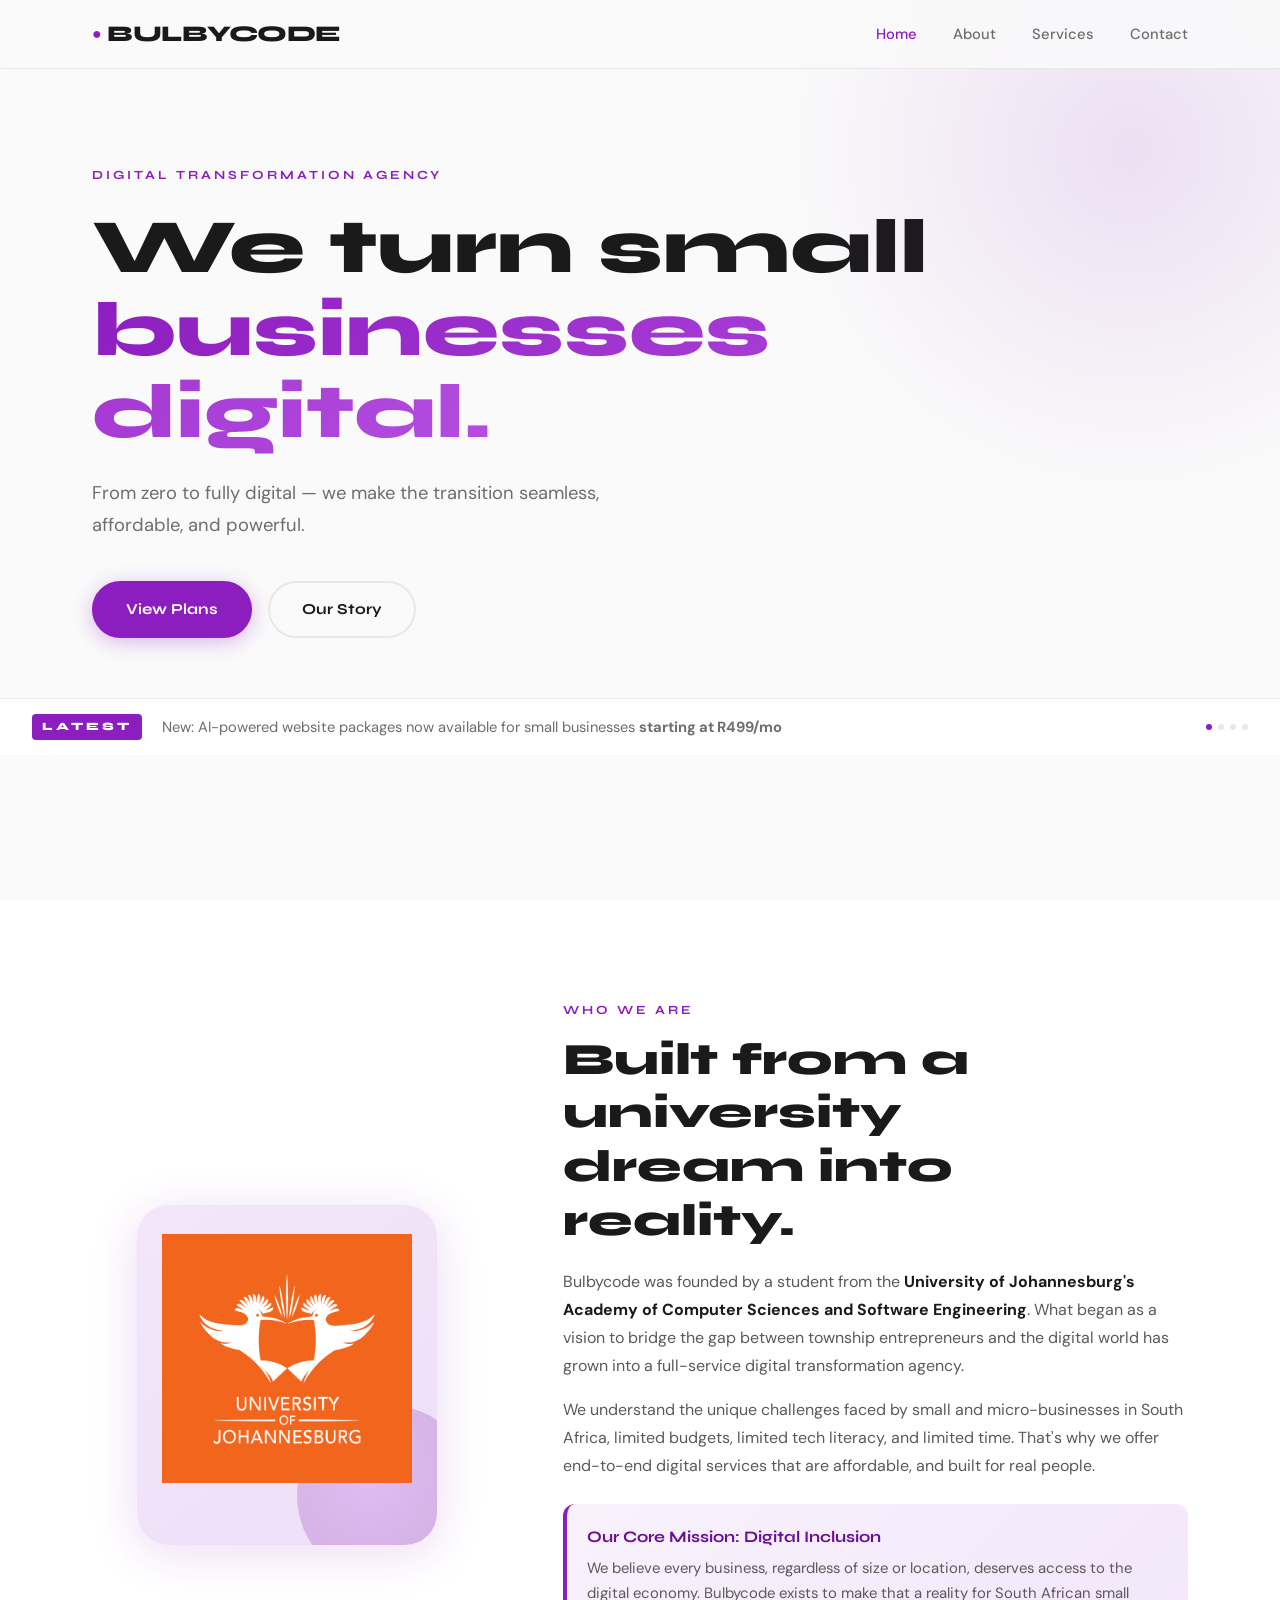
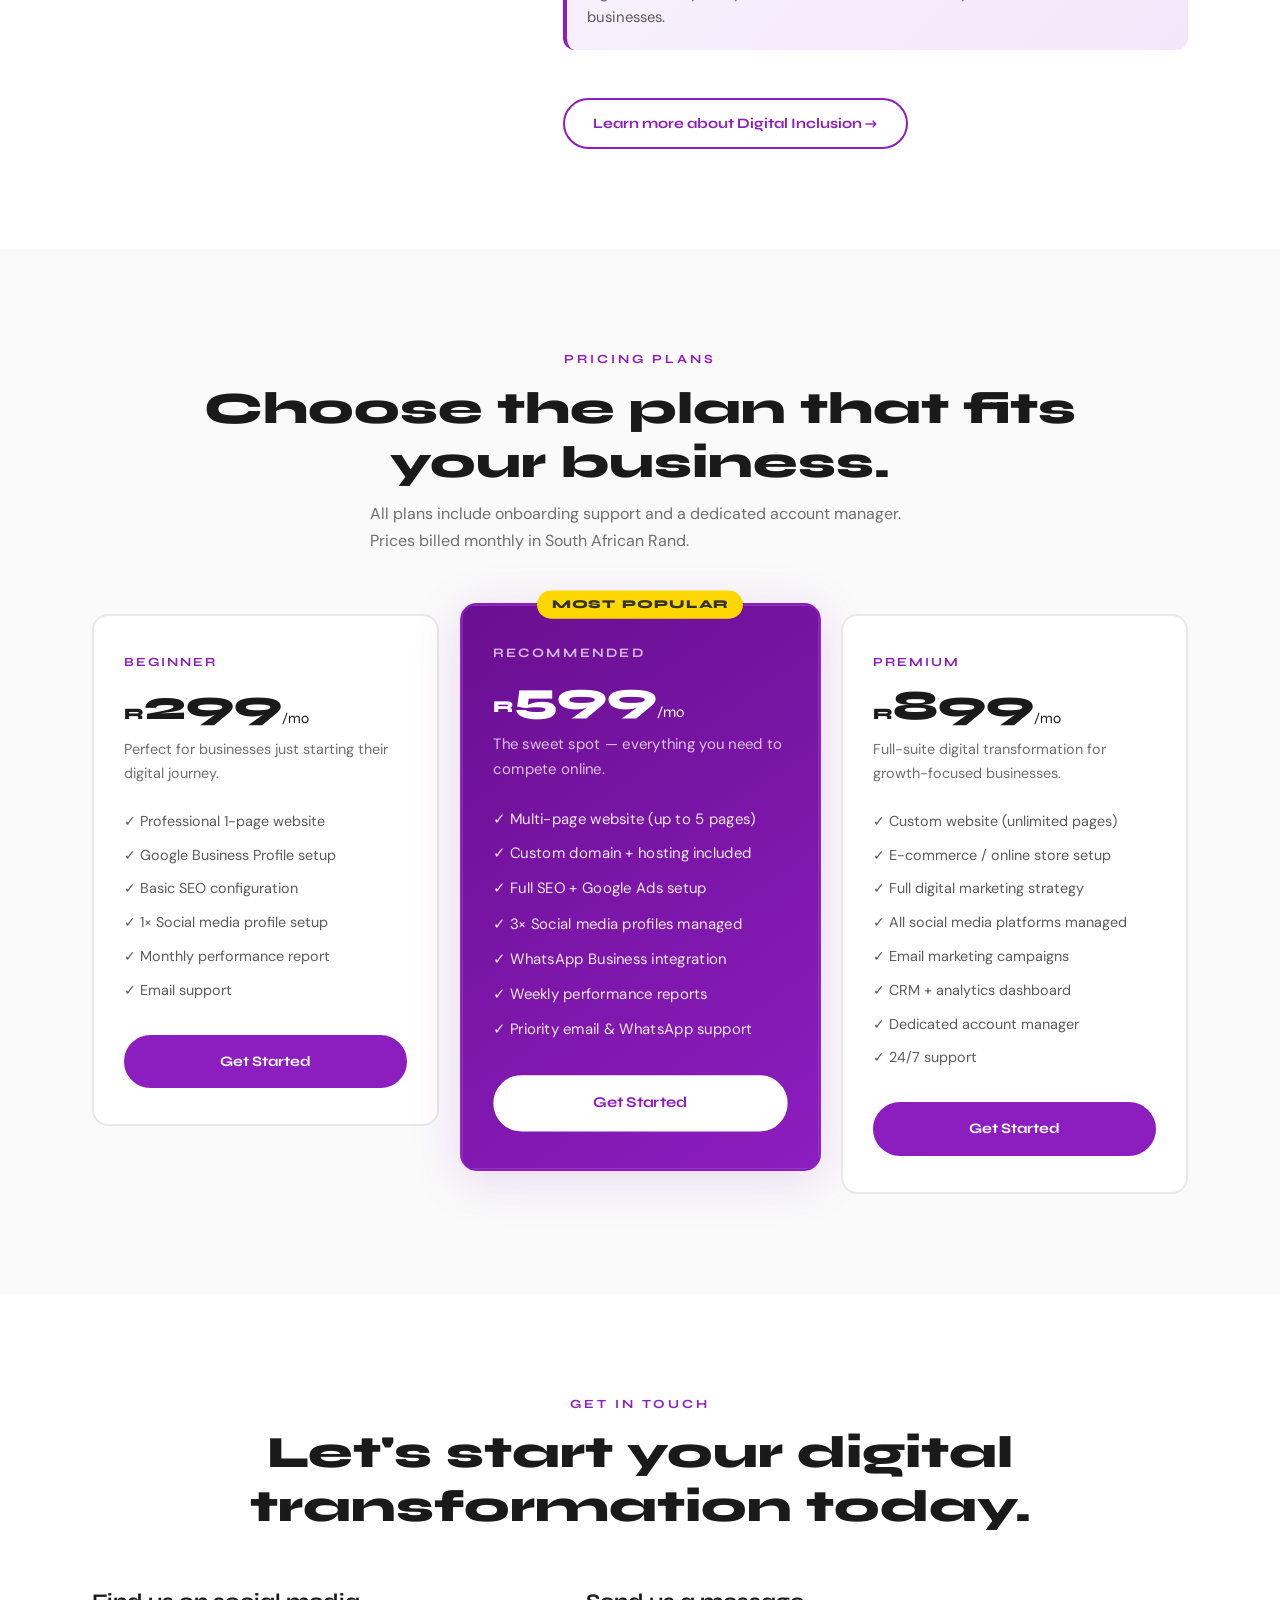
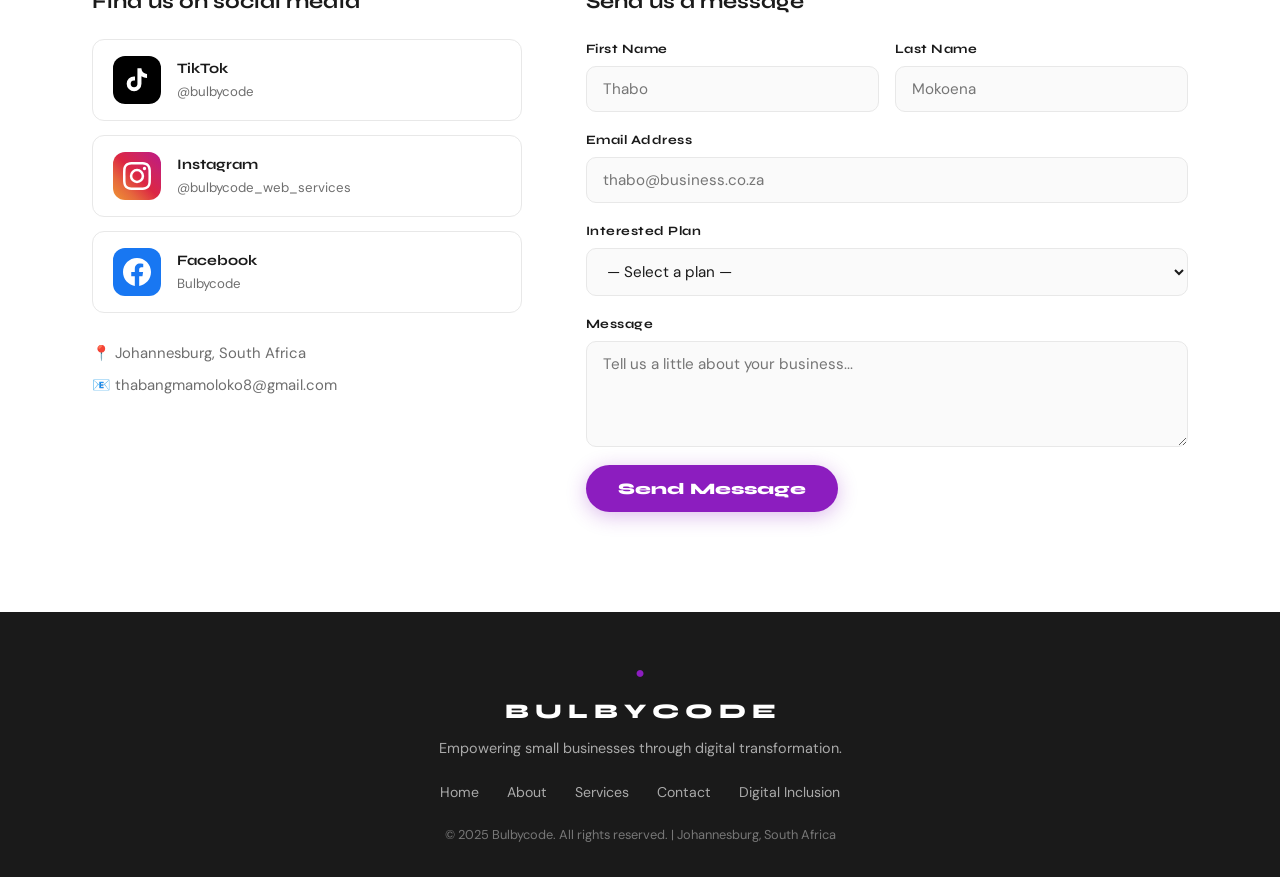
==== index.html @ 9d14fe16 "New Files Created new Files for the site" ====
<!DOCTYPE html>
<html lang="en">
<head>
  <meta charset="UTF-8" />
  <meta name="viewport" content="width=device-width, initial-scale=1.0" />
  <title>Bulbycode — Digital Transformation Agency</title>
  <link rel="preconnect" href="https://fonts.googleapis.com" />
  <link rel="preconnect" href="https://fonts.gstatic.com" crossorigin />
  <link href="https://fonts.googleapis.com/css2?family=Syne:wght@400;600;700;800&family=DM+Sans:ital,wght@0,300;0,400;0,500;1,300&display=swap" rel="stylesheet" />
  <link rel="stylesheet" href="style/style.css" />
</head>
<body>

  <!-- NAV -->
  <nav class="navbar" id="navbar">
    <div class="nav-inner">
      <a href="#home" class="logo">
        <span class="logo-bulb">&#9679;</span>BULBYCODE
      </a>
      <ul class="nav-links">
        <li><a href="#home">Home</a></li>
        <li><a href="#about">About</a></li>
        <li><a href="#services">Services</a></li>
        <li><a href="#contact">Contact</a></li>
      </ul>
      <button class="hamburger" id="hamburger" aria-label="Toggle menu">
        <span></span>
        <span></span>
        <span></span>
      </button>
    </div>
  </nav>

  <!-- MOBILE MENU -->
  <div class="mobile-menu" id="mobileMenu">
    <a href="#home" class="mob-link">Home</a>
    <a href="#about" class="mob-link">About</a>
    <a href="#services" class="mob-link">Services</a>
    <a href="#contact" class="mob-link">Contact</a>
  </div>

  <!-- HOME -->
  <section class="section home-section fade-up" id="home">
    <div class="home-bg-shape"></div>
    <div class="home-content">
      <p class="home-eyebrow">Digital Transformation Agency</p>
      <h1 class="home-title">We turn small<br/><span class="gradient-text">businesses digital.</span></h1>
      <p class="home-sub">From zero to fully digital — we make the transition seamless, affordable, and powerful.</p>
      <div class="home-cta">
        <a href="#services" class="btn-primary">View Plans</a>
        <a href="#about" class="btn-ghost">Our Story</a>
      </div>
    </div>

    <!-- TICKER / SLIDER -->
    <div class="ticker-wrap">
      <div class="ticker-label">LATEST</div>
      <div class="ticker-track" id="tickerTrack">
        <div class="ticker-slide active">
            New: AI-powered website packages now available for small businesses <strong>starting at R499/mo</strong>
        </div>
        <div class="ticker-slide">
            Bulbycode is now offering <strong>free digital audits</strong> for qualifying businesses — book yours today!
        </div>
        <div class="ticker-slide">
            Did you know? Over 60% of SA small businesses still lack a digital presence, <strong>we're changing that.</strong>
        </div>
        <div class="ticker-slide">
            New service: Social Media Management packages now included in Premium Plan at no extra cost.
        </div>
      </div>
      <div class="ticker-dots" id="tickerDots"></div>
    </div>
  </section>

  <!-- ABOUT -->
  <section class="section about-section fade-up" id="about">
    <div class="section-inner">
      <div class="about-grid">
        <div class="about-visual">
          <div class="about-card-graphic">
            <div class="uj-badge">
                <img src="images/uj-logo.png" alt="University of Johannesburg Logo" width="250px"/>
            </div>
            <div class="about-orb"></div>
          </div>
        </div>
        <div class="about-text">
          <p class="section-eyebrow">Who We Are</p>
          <h2 class="section-title">Built from a university<br/>dream into reality.</h2>
          <p class="about-body">
            Bulbycode was founded by a student from the <strong>University of Johannesburg's Academy of Computer Sciences and Software Engineering</strong>. What began as a vision to bridge the gap between township entrepreneurs and the digital world has grown into a full-service digital transformation agency.
          </p>
          <p class="about-body">
            We understand the unique challenges faced by small and micro-businesses in South Africa, limited budgets, limited tech literacy, and limited time. That's why we offer end-to-end digital services that are affordable, and built for real people.
          </p>
          <div class="about-mission-box">
            <div>
              <strong>Our Core Mission: Digital Inclusion</strong>
              <p>We believe every business, regardless of size or location, deserves access to the digital economy. Bulbycode exists to make that a reality for South African small businesses.</p>
            </div>
          </div>
          <a href="DigitalInclusion.html" class="btn-outline-purple">
            Learn more about Digital Inclusion &rarr;
          </a>
        </div>
      </div>
    </div>
  </section>

  <!-- SERVICES -->
  <section class="section services-section fade-up" id="services">
    <div class="section-inner">
      <p class="section-eyebrow center">Pricing Plans</p>
      <h2 class="section-title center">Choose the plan that fits<br/>your business.</h2>
      <p class="services-sub center">All plans include onboarding support and a dedicated account manager. Prices billed monthly in South African Rand.</p>

      <div class="plans-grid">

        <!-- BEGINNER -->
        <div class="plan-card">
          <div class="plan-tag">Beginner</div>
          <div class="plan-price">R<span>299</span><sub>/mo</sub></div>
          <p class="plan-desc">Perfect for businesses just starting their digital journey.</p>
          <ul class="plan-features">
            <li>✓ Professional 1-page website</li>
            <li>✓ Google Business Profile setup</li>
            <li>✓ Basic SEO configuration</li>
            <li>✓ 1× Social media profile setup</li>
            <li>✓ Monthly performance report</li>
            <li>✓ Email support</li>
          </ul>
          <a href="#contact" class="btn-plan">Get Started</a>
        </div>

        <!-- RECOMMENDED -->
        <div class="plan-card recommended">
          <div class="plan-badge">Most Popular</div>
          <div class="plan-tag">Recommended</div>
          <div class="plan-price">R<span>599</span><sub>/mo</sub></div>
          <p class="plan-desc">The sweet spot — everything you need to compete online.</p>
          <ul class="plan-features">
            <li>✓ Multi-page website (up to 5 pages)</li>
            <li>✓ Custom domain + hosting included</li>
            <li>✓ Full SEO + Google Ads setup</li>
            <li>✓ 3× Social media profiles managed</li>
            <li>✓ WhatsApp Business integration</li>
            <li>✓ Weekly performance reports</li>
            <li>✓ Priority email & WhatsApp support</li>
          </ul>
          <a href="#contact" class="btn-plan recommended-btn">Get Started</a>
        </div>

        <!-- PREMIUM -->
        <div class="plan-card">
          <div class="plan-tag">Premium</div>
          <div class="plan-price">R<span>899</span><sub>/mo</sub></div>
          <p class="plan-desc">Full-suite digital transformation for growth-focused businesses.</p>
          <ul class="plan-features">
            <li>✓ Custom website (unlimited pages)</li>
            <li>✓ E-commerce / online store setup</li>
            <li>✓ Full digital marketing strategy</li>
            <li>✓ All social media platforms managed</li>
            <li>✓ Email marketing campaigns</li>
            <li>✓ CRM + analytics dashboard</li>
            <li>✓ Dedicated account manager</li>
            <li>✓ 24/7 support</li>
          </ul>
          <a href="#contact" class="btn-plan">Get Started</a>
        </div>

      </div>
    </div>
  </section>

  <!-- CONTACT -->
  <section class="section contact-section fade-up" id="contact">
    <div class="section-inner">
      <p class="section-eyebrow center">Get In Touch</p>
      <h2 class="section-title center">Let's start your digital<br/>transformation today.</h2>

      <div class="contact-grid">
        <div class="contact-info">
          <h3>Find us on social media</h3>
          <div class="social-links">
            <a href="https://www.tiktok.com/@bulbycode" target="_blank" class="social-card tiktok">
              <div class="social-icon">
                <svg viewBox="0 0 24 24" fill="currentColor" width="28" height="28"><path d="M19.59 6.69a4.83 4.83 0 0 1-3.77-4.25V2h-3.45v13.67a2.89 2.89 0 0 1-2.88 2.5 2.89 2.89 0 0 1-2.89-2.89 2.89 2.89 0 0 1 2.89-2.89c.28 0 .54.04.79.1V9.01a6.34 6.34 0 0 0-.79-.05 6.34 6.34 0 0 0-6.34 6.34 6.34 6.34 0 0 0 6.34 6.34 6.34 6.34 0 0 0 6.33-6.34V8.69a8.18 8.18 0 0 0 4.78 1.52V6.76a4.85 4.85 0 0 1-1.01-.07z"/></svg>
              </div>
              <div>
                <span class="social-platform">TikTok</span>
                <span class="social-handle">@bulbycode</span>
              </div>
            </a>
            <a href="https://www.instagram.com/bulbycode_web_services/" target="_blank" class="social-card instagram">
              <div class="social-icon">
                <svg viewBox="0 0 24 24" fill="currentColor" width="28" height="28"><path d="M12 2.163c3.204 0 3.584.012 4.85.07 3.252.148 4.771 1.691 4.919 4.919.058 1.265.069 1.645.069 4.849 0 3.205-.012 3.584-.069 4.849-.149 3.225-1.664 4.771-4.919 4.919-1.266.058-1.644.07-4.85.07-3.204 0-3.584-.012-4.849-.07-3.26-.149-4.771-1.699-4.919-4.92-.058-1.265-.07-1.644-.07-4.849 0-3.204.013-3.583.07-4.849.149-3.227 1.664-4.771 4.919-4.919 1.266-.057 1.645-.069 4.849-.069zM12 0C8.741 0 8.333.014 7.053.072 2.695.272.273 2.69.073 7.052.014 8.333 0 8.741 0 12c0 3.259.014 3.668.072 4.948.2 4.358 2.618 6.78 6.98 6.98C8.333 23.986 8.741 24 12 24c3.259 0 3.668-.014 4.948-.072 4.354-.2 6.782-2.618 6.979-6.98.059-1.28.073-1.689.073-4.948 0-3.259-.014-3.667-.072-4.947-.196-4.354-2.617-6.78-6.979-6.98C15.668.014 15.259 0 12 0zm0 5.838a6.162 6.162 0 1 0 0 12.324 6.162 6.162 0 0 0 0-12.324zM12 16a4 4 0 1 1 0-8 4 4 0 0 1 0 8zm6.406-11.845a1.44 1.44 0 1 0 0 2.881 1.44 1.44 0 0 0 0-2.881z"/></svg>
              </div>
              <div>
                <span class="social-platform">Instagram</span>
                <span class="social-handle">@bulbycode_web_services</span>
              </div>
            </a>
            <a href="https://www.facebook.com/Bulbycode" target="_blank" class="social-card facebook">
              <div class="social-icon">
                <svg viewBox="0 0 24 24" fill="currentColor" width="28" height="28"><path d="M24 12.073c0-6.627-5.373-12-12-12s-12 5.373-12 12c0 5.99 4.388 10.954 10.125 11.854v-8.385H7.078v-3.47h3.047V9.43c0-3.007 1.792-4.669 4.533-4.669 1.312 0 2.686.235 2.686.235v2.953H15.83c-1.491 0-1.956.925-1.956 1.874v2.25h3.328l-.532 3.47h-2.796v8.385C19.612 23.027 24 18.062 24 12.073z"/></svg>
              </div>
              <div>
                <span class="social-platform">Facebook</span>
                <span class="social-handle">Bulbycode</span>
              </div>
            </a>
          </div>
          <div class="contact-note">
            <p>📍 Johannesburg, South Africa</p>
            <p>📧 thabangmamoloko8@gmail.com</p>
          </div>
        </div>

        <div class="contact-form-wrap">
          <h3>Send us a message</h3>
          <form id="contactForm" class="contact-form">
            <div class="form-row">
              <div class="form-group">
                <label for="fname">First Name</label>
                <input type="text" id="fname" placeholder="Thabo" required />
              </div>
              <div class="form-group">
                <label for="lname">Last Name</label>
                <input type="text" id="lname" placeholder="Mokoena" required />
              </div>
            </div>
            <div class="form-group">
              <label for="email">Email Address</label>
              <input type="email" id="email" placeholder="thabo@business.co.za" required />
            </div>
            <div class="form-group">
              <label for="plan">Interested Plan</label>
              <select id="plan">
                <option value="">— Select a plan —</option>
                <option value="beginner">Beginner — R299/mo</option>
                <option value="recommended">Recommended — R599/mo</option>
                <option value="premium">Premium — R899/mo</option>
                <option value="audit">Free Digital Audit</option>
              </select>
            </div>
            <div class="form-group">
              <label for="message">Message</label>
              <textarea id="message" rows="4" placeholder="Tell us a little about your business..."></textarea>
            </div>
            <button type="submit" class="btn-submit">Send Message</button>
            <div class="form-success" id="formSuccess">
              Thanks! We'll get back to you within 24 hours.
            </div>
          </form>
        </div>
      </div>
    </div>
  </section>

  <!-- FOOTER -->
  <footer class="footer fade-up">
    <div class="footer-inner">
      <div class="footer-brand">
        <span class="logo-bulb">&#9679;</span>B U L B Y C O D E
        <p>Empowering small businesses through digital transformation.</p>
      </div>
      <div class="footer-links">
        <a href="#home">Home</a>
        <a href="#about">About</a>
        <a href="#services">Services</a>
        <a href="#contact">Contact</a>
        <a href="digital-inclusion.html">Digital Inclusion</a>
      </div>
      <p class="footer-copy">&copy; 2025 Bulbycode. All rights reserved. | Johannesburg, South Africa</p>
    </div>
  </footer>

  <script src="script/script.js"></script>
</body>
</html>
---- style/style.css ----
:root {
  --purple: #8c1dbf;
  --purple-light: #b44de0;
  --purple-dark: #6a0f91;
  --grey: #6e6e6e;
  --grey-light: #a0a0a0;
  --grey-xlight: #e8e8e8;
  --bg: #fafafa;
  --white: #ffffff;
  --text: #1a1a1a;
  --text-muted: #5a5a5a;
  --shadow: 0 4px 24px rgba(140,29,191,0.10);
  --shadow-lg: 0 8px 48px rgba(140,29,191,0.16);
  --radius: 16px;
  --transition: 0.3s cubic-bezier(0.4,0,0.2,1);
}

*, *::before, *::after { box-sizing: border-box; margin: 0; padding: 0; }

html {
  scroll-behavior: smooth;
}

body {
  font-family: 'DM Sans', sans-serif;
  background: var(--bg);
  color: var(--text);
  line-height: 1.65;
  overflow-x: hidden;
}

/* ---- TYPOGRAPHY ---- */
h1,h2,h3,h4 {
  font-family: 'Syne', sans-serif;
  line-height: 1.2;
}
p {
  color: var(--text-muted);
}
a {
  text-decoration: none;
  color: inherit;
}

/* ---- NAV ---- */
.navbar {
  position: fixed; top: 0; left: 0; right: 0; z-index: 100;
  background: rgba(250,250,250,0.85);
  backdrop-filter: blur(16px);
  border-bottom: 1px solid var(--grey-xlight);
  transition: box-shadow var(--transition);
}
.navbar.scrolled {
  box-shadow: 0 2px 20px rgba(0,0,0,0.08);
}
.nav-inner {
  max-width: 1160px; margin: 0 auto;
  padding: 0 32px;
  height: 68px;
  display: flex; align-items: center; justify-content: space-between;
}
.logo {
  font-family: 'Syne', sans-serif;
  font-size: 1.4rem; font-weight: 800;
  color: var(--text); letter-spacing: -0.5px;
  display: flex; align-items: center; gap: 6px;
}
.logo-bulb {
  color: var(--purple);
  font-size: 1rem;
}
.nav-links {
  list-style: none;
  display: flex;
  gap: 36px;
}
.nav-links a {
  font-size: 0.92rem;
  font-weight: 500;
  color: var(--grey);
  transition: color var(--transition);
}
.nav-links a:hover {
  color: var(--purple);
}

.hamburger {
  display: none;
  flex-direction: column;
  gap: 5px;
  background: none;
  border: none;
  cursor: pointer;
  padding: 4px;
}
.hamburger span {
  display: block;
  width: 24px;
  height: 2px;
  background: var(--text);
  transition: transform 0.3s, opacity 0.3s;
}

/* MOBILE MENU */
.mobile-menu {
  display: none;
  position: fixed;
  top: 68px;
  left: 0;
  right: 0;
  z-index: 99;
  background: var(--white);
  flex-direction: column; padding: 24px 32px;
  border-bottom: 1px solid var(--grey-xlight);
  box-shadow: 0 8px 24px rgba(0,0,0,0.08);
}
.mobile-menu.open {
  display: flex;
}
.mob-link {
  font-family: 'Syne', sans-serif;
  font-size: 1.1rem; font-weight: 600;
  padding: 12px 0;
  border-bottom: 1px solid var(--grey-xlight);
  color: var(--text);
  transition: color var(--transition);
}
.mob-link:last-child {
  border-bottom: none;
}
.mob-link:hover {
  color: var(--purple);
}

/* ---- SECTIONS ---- */
.section {
  padding: 100px 0;
}
.section-inner {
  max-width: 1160px;
  margin: 0 auto;
  padding: 0 32px;
}
.section-eyebrow {
  font-family: 'Syne', sans-serif;
  font-size: 0.78rem;
  font-weight: 700;
  letter-spacing: 3px;
  text-transform: uppercase;
  color: var(--purple);
  margin-bottom: 12px;
}
.section-eyebrow.center {
  text-align: center;
}
.section-title {
  font-size: clamp(2rem, 4vw, 2.8rem);
  font-weight: 800;
  color: var(--text); }
.section-title.center {
  text-align: center;
}

/* ---- HOME ---- */
.home-section {
  min-height: 100vh;
  display: flex;
  flex-direction: column;
  justify-content: center;
  align-items: stretch;
  padding-top: 120px;
  position: relative;
  overflow: hidden;
}
.home-bg-shape {
  position: absolute; top: -200px;
  right: -200px;
  width: 700px;
  height: 700px;
  border-radius: 50%;
  background: radial-gradient(circle at center, rgba(140,29,191,0.12), transparent 70%);
  pointer-events: none;
}
.home-content {
  max-width: 1160px;
  margin: 0 auto;
  padding: 0 32px;
  padding-bottom: 60px;
}
.home-eyebrow {
  font-family: 'Syne', sans-serif;
  font-size: 0.78rem;
  font-weight: 700;
  letter-spacing: 3px;
  text-transform: uppercase;
  color: var(--purple);
  margin-bottom: 20px;
}
.home-title {
  font-size: clamp(2.8rem, 6vw, 5rem);
  font-weight: 800;
  line-height: 1.08;
  color: var(--text);
  margin-bottom: 24px;
}
.gradient-text {
  background: linear-gradient(135deg, var(--purple), var(--purple-light));
  -webkit-background-clip: text;
  -webkit-text-fill-color: transparent;
  background-clip: text;
}
.home-sub {
  font-size: 1.15rem;
  color: var(--grey);
  max-width: 520px;
  margin-bottom: 40px;
  line-height: 1.7;
}
.home-cta {
  display: flex;
  gap: 16px;
  flex-wrap: wrap; }

/* ---- BUTTONS ---- */
.btn-primary {
  display: inline-block;
  padding: 14px 32px;
  background: var(--purple);
  color: var(--white);
  font-family: 'Syne', sans-serif;
  font-weight: 700; font-size: 0.95rem;
  border-radius: 50px; border: 2px solid var(--purple);
  transition: background var(--transition), transform var(--transition), box-shadow var(--transition);
  box-shadow: 0 4px 20px rgba(140,29,191,0.3);
}
.btn-primary:hover {
  background: var(--purple-dark);
  transform: translateY(-2px);
  box-shadow: 0 8px 30px rgba(140,29,191,0.4);
}
.btn-ghost {
  display: inline-block;
  padding: 14px 32px;
  background: transparent;
  color: var(--text);
  font-family: 'Syne', sans-serif;
  font-weight: 700;
  font-size: 0.95rem;
  border-radius: 50px;
  border: 2px solid var(--grey-xlight);
  transition: border-color var(--transition), color var(--transition), transform var(--transition);
}
.btn-ghost:hover {
  border-color: var(--purple);
  color: var(--purple);
  transform: translateY(-2px); }

.btn-outline-purple {
  display: inline-block;
  margin-top: 24px;
  padding: 12px 28px;
  border: 2px solid var(--purple);
  color: var(--purple);
  font-family: 'Syne', sans-serif;
  font-weight: 700;
  font-size: 0.9rem;
  border-radius: 50px;
  transition: background var(--transition), color var(--transition), transform var(--transition);
}
.btn-outline-purple:hover {
  background: var(--purple);
  color: var(--white);
  transform: translateY(-2px);
}

/* ---- TICKER ---- */
.ticker-wrap {
  background: var(--white);
  border-top: 1px solid var(--grey-xlight);
  display: flex;
  align-items: center;
  gap: 20px;
  padding: 0 32px;
  min-height: 56px;
  position: relative;
  overflow: hidden;
}
.ticker-label {
  font-family: 'Syne', sans-serif;
  font-size: 0.7rem;
  font-weight: 800;
  letter-spacing: 3px;
  color: var(--white);
  background: var(--purple);
  padding: 4px 10px;
  border-radius: 4px;
  white-space: nowrap;
  flex-shrink: 0;
}
.ticker-track {
  flex: 1;
  position: relative;
  height: 56px;
  overflow: hidden; }
.ticker-slide {
  position: absolute;
  top: 50%;
  left: 0;
  right: 0;
  transform: translateY(-50%);
  font-size: 0.92rem;
  color: var(--grey);
  opacity: 0;
  transition: opacity 0.6s ease, transform 0.6s ease;
  white-space: nowrap;
  overflow: hidden; 
  text-overflow: ellipsis;
}
.ticker-slide.active {
  opacity: 1;
}
.ticker-dots {
  display: flex;
  gap: 6px;
  flex-shrink: 0;
}
.ticker-dot {
  width: 6px;
  height: 6px;
  border-radius: 50%;
  background: var(--grey-xlight);
  cursor: pointer;
  transition: background var(--transition);
}
.ticker-dot.active {
  background: var(--purple);
}

/* ---- ABOUT ---- */
.about-section {
  background: var(--white);
}
.about-grid {
  display: grid;
  grid-template-columns: 1fr 1.6fr;
  gap: 80px;
  align-items: center;
}
.about-visual {
  display: flex;
  justify-content: center;
  align-items: center;
}
.about-card-graphic {
  width: 300px;
  height: 340px;
  background: linear-gradient(145deg, #f3e6fa, #ede0f7);
  border-radius: 32px;
  display: flex;
  flex-direction: column;
  align-items: center;
  justify-content: center;
  position: relative;
  overflow: hidden;
  box-shadow: var(--shadow-lg);
}
.uj-badge {
  font-family: 'Syne', sans-serif;
  font-weight: 800;
  font-size: 2.5rem;
  color: var(--purple-dark);
  letter-spacing: -2px;
  margin-bottom: 12px;
  z-index: 1;
}
.about-orb {
  width: 180px;
  height: 180px;
  border-radius: 50%;
  background: radial-gradient(circle at 40% 40%, var(--purple-light), var(--purple-dark));
  opacity: 0.25;
  position: absolute;
  bottom: -40px;
  right: -40px;
}
.about-text .section-title {
  margin-bottom: 20px;
}
.about-body {
  margin-bottom: 16px;
  font-size: 1rem;
  line-height: 1.75;
}
.about-body strong {
  color: var(--text);
}
.about-mission-box {
  display: flex;
  gap: 16px; align-items: flex-start;
  background: linear-gradient(135deg, #f9f2fd, #f3e6fa);
  border-left: 4px solid var(--purple);
  padding: 20px;
  border-radius: 12px;
  margin: 24px 0;
}
.about-mission-box strong {
  font-family: 'Syne', sans-serif;
  color: var(--purple-dark);
  display: block;
  margin-bottom: 6px;
}
.about-mission-box p {
  font-size: 0.93rem;
  margin: 0;
}

/* ---- SERVICES ---- */
.services-section {
  background: var(--bg);
}
.services-sub {
  font-size: 1rem;
  color: var(--grey);
  max-width: 540px;
  margin: 12px auto 60px;
}
.plans-grid {
  display: grid;
  grid-template-columns: repeat(3, 1fr);
  gap: 28px;
  align-items: start;
}
.plan-card {
  background: var(--white);
  border-radius: var(--radius);
  padding: 36px 30px;
  border: 2px solid var(--grey-xlight);
  position: relative;
  transition: transform var(--transition), box-shadow var(--transition), border-color var(--transition);
}
.plan-card:hover {
  transform: translateY(-6px);
  box-shadow: var(--shadow-lg);
  border-color: var(--purple);
}
.plan-card.recommended {
  background: linear-gradient(145deg, var(--purple-dark), var(--purple));
  border-color: var(--purple);
  color: var(--white);
  transform: scale(1.04);
  box-shadow: var(--shadow-lg);
}
.plan-card.recommended:hover {
  transform: scale(1.04) translateY(-6px);
}
.plan-badge {
  position: absolute;
  top: -14px;
  left: 50%;
  transform: translateX(-50%);
  background: #ffd700;
  color: #333;
  font-family: 'Syne', sans-serif;
  font-weight: 800;
  font-size: 0.72rem;
  letter-spacing: 1px;
  text-transform: uppercase;
  padding: 4px 14px;
  border-radius: 20px;
  white-space: nowrap;
}
.plan-tag {
  font-family: 'Syne', sans-serif;
  font-weight: 700;
  font-size: 0.78rem;
  letter-spacing: 2px;
  text-transform: uppercase;
  color: var(--purple);
  margin-bottom: 12px;
}
.plan-card.recommended .plan-tag {
  color: rgba(255,255,255,0.7);
}
.plan-price {
  font-family: 'Syne', sans-serif;
  font-weight: 800;
  font-size: 1rem;
  color: var(--text);
  margin-bottom: 12px;
  line-height: 1;
}
.plan-card.recommended .plan-price {
  color: var(--white);
}
.plan-price span {
  font-size: 2.6rem;
}
.plan-price sub {
  font-size: 0.9rem;
  font-weight: 400;
}
.plan-desc {
  font-size: 0.9rem;
  margin-bottom: 24px;
  color: var(--grey);
}
.plan-card.recommended .plan-desc {
  color: rgba(255,255,255,0.75);
}
.plan-features {
  list-style: none;
  margin-bottom: 32px;
  display: flex;
  flex-direction: column;
  gap: 10px;
}
.plan-features li {
  font-size: 0.9rem;
  color: var(--text-muted);
}
.plan-card.recommended .plan-features li {
  color: rgba(255,255,255,0.9);
}
.btn-plan {
  display: block;
  text-align: center;
  padding: 13px 24px;
  border-radius: 50px;
  font-family: 'Syne', sans-serif;
  font-weight: 700;
  font-size: 0.9rem;
  background: var(--purple);
  color: var(--white);
  border: 2px solid var(--purple);
  transition: background var(--transition), transform var(--transition);
}
.btn-plan:hover {
  background: var(--purple-dark);
  transform: translateY(-1px);
}
.recommended-btn {
  background: var(--white);
  color: var(--purple);
  border: 2px solid var(--white);
}
.recommended-btn:hover {
  background: rgba(255,255,255,0.9);
  color: var(--purple-dark);
}

/* ---- CONTACT ---- */
.contact-section {
  background: var(--white);
}
.contact-grid {
  display: grid;
  grid-template-columns: 1fr 1.4fr;
  gap: 64px;
  margin-top: 56px;
}
.contact-info h3, .contact-form-wrap h3 {
  font-family: 'Syne', sans-serif;
  font-size: 1.3rem;
  font-weight: 700;
  margin-bottom: 24px;
  color: var(--text);
}
.social-links {
  display: flex;
  flex-direction: column;
  gap: 14px;
}
.social-card {
  display: flex;
  align-items: center;
  gap: 16px;
  padding: 16px 20px;
  border-radius: 12px;
  border: 1.5px solid var(--grey-xlight);
  transition: transform var(--transition), box-shadow var(--transition), border-color var(--transition);
}
.social-card:hover {
  transform: translateX(6px);
  box-shadow: var(--shadow);
  border-color: var(--purple);
}
.social-icon {
  width: 48px;
  height: 48px;
  border-radius: 12px;
  display: flex;
  align-items: center;
  justify-content: center;
  flex-shrink: 0;
}
.tiktok .social-icon {
  background: #000;
  color: #fff;
}
.instagram .social-icon {
  background: linear-gradient(45deg, #f09433, #e6683c, #dc2743, #cc2366, #bc1888); color: #fff;
}
.facebook .social-icon {
  background: #1877f2;
  color: #fff;
}
.social-platform {
  display: block;
  font-family: 'Syne', sans-serif;
  font-weight: 700;
  font-size: 0.9rem;
  color: var(--text);
}
.social-handle {
  display: block;
  font-size: 0.83rem;
  color: var(--grey);
}
.contact-note {
  margin-top: 28px;
}
.contact-note p {
  font-size: 0.93rem;
  margin-bottom: 8px;
  color: var(--grey);
}

/* FORM */
.contact-form {
  display: flex;
  flex-direction: column;
  gap: 18px;
}
.form-row {
  display: grid;
  grid-template-columns: 1fr 1fr; gap: 16px;
}
.form-group {
  display: flex;
  flex-direction: column;
  gap: 6px;
}
.form-group label {
  font-family: 'Syne', sans-serif;
  font-size: 0.8rem;
  font-weight: 700;
  letter-spacing: 0.5px;
  color: var(--text);
}
.form-group input,
.form-group select,
.form-group textarea {
  padding: 12px 16px;
  border: 1.5px solid var(--grey-xlight);
  border-radius: 10px;
  font-family: 'DM Sans', sans-serif;
  font-size: 0.95rem; color: var(--text);
  background: var(--bg);
  transition: border-color var(--transition), box-shadow var(--transition);
  outline: none;
  resize: vertical;
}
.form-group input:focus,
.form-group select:focus,
.form-group textarea:focus {
  border-color: var(--purple);
  box-shadow: 0 0 0 3px rgba(140,29,191,0.1);
}
.btn-submit {
  padding: 14px 32px;
  background: var(--purple);
  color: var(--white);
  font-family: 'Syne', sans-serif;
  font-weight: 800;
  font-size: 1rem;
  border: none;
  border-radius: 50px;
  cursor: pointer;
  transition: background var(--transition), transform var(--transition), box-shadow var(--transition);
  box-shadow: 0 4px 20px rgba(140,29,191,0.3);
  align-self: flex-start;
}
.btn-submit:hover {
  background: var(--purple-dark);
  transform: translateY(-2px);
  box-shadow: 0 8px 30px rgba(140,29,191,0.4);
}
.form-success {
  display: none;
  padding: 14px 20px;
  background: #edf9f0;
  color: #1a7f3e;
  border-radius: 10px;
  font-size: 0.93rem;
  border: 1px solid #a8e6c0;
}
.form-success.visible {
  display: block;
}

/* ---- FOOTER ---- */
.footer {
  background: var(--text);
  color: var(--white);
  padding: 48px 0 32px;
}
.footer-inner {
  max-width: 1160px;
  margin: 0 auto;
  padding: 0 32px;
  display: flex;
  flex-direction: column;
  align-items: center;
  gap: 20px;
  text-align: center;
}
.footer-brand {
  font-family: 'Syne', sans-serif;
  font-size: 1.3rem;
  font-weight: 800;
  display: flex;
  flex-direction: column;
  align-items: center;
  gap: 8px;
}
.footer-brand p {
  font-size: 0.9rem;
  color: #aaa;
  font-family: 'DM Sans', sans-serif;
  font-weight: 400;
}
.footer-links {
  display: flex;
  gap: 28px;
  flex-wrap: wrap;
  justify-content: center;
}
.footer-links a {
  font-size: 0.88rem;
  color: #aaa;
  transition: color var(--transition);
}
.footer-links a:hover {
  color: var(--purple-light);
}
.footer-copy {
  font-size: 0.8rem;
  color: #777;
}









/* ========== DIGITAL INCLUSION PAGE ======== */
.di-page {
  padding-top: 100px;
}
.di-hero {
  min-height: 60vh;
  display: flex;
  align-items: center;
  background: linear-gradient(135deg, #1a0026 0%, #3a0a60 50%, #6a0f91 100%);
  padding: 80px 0;
  position: relative;
  overflow: hidden;
}
.di-hero-bg {
  position: absolute;
  inset: 0;
  background: radial-gradient(ellipse at 70% 50%, rgba(140,29,191,0.3), transparent 60%);
}
.di-hero-content {
  position: relative;
  z-index: 1;
  max-width: 1160px;
  margin: 0 auto;
  padding: 0 32px;
}
.di-hero-eyebrow {
  font-family: 'Syne', sans-serif;
  font-size: 0.78rem;
  font-weight: 700;
  letter-spacing: 3px;
  text-transform: uppercase;
  color: var(--purple-light);
  margin-bottom: 20px;
}
.di-hero h1 {
  font-size: clamp(2.4rem, 5vw, 4rem);
  color: var(--white);
  margin-bottom: 20px;
}
.di-hero p {
  font-size: 1.1rem;
  color: rgba(255,255,255,0.75);
  max-width: 580px;
  line-height: 1.75;
}
.di-content {
  max-width: 1160px;
  margin: 0 auto;
  padding: 80px 32px;
}
.di-intro {
  display: grid;
  grid-template-columns: 1fr 1fr;
  gap: 64px;
  align-items: center;
  margin-bottom: 80px;
}
.di-intro-text h2 {
  font-size: 2.2rem;
  margin-bottom: 20px;
}
.di-intro-text p {
  line-height: 1.8;
  margin-bottom: 14px;
}
.di-stats {
  display: grid;
  grid-template-columns: 1fr 1fr;
  gap: 20px;
}
.di-stat-box {
  background: var(--white);
  padding: 28px 24px;
  border-radius: var(--radius);
  border: 2px solid var(--grey-xlight);
  text-align: center;
  transition: border-color var(--transition), box-shadow var(--transition);
}
.di-stat-box:hover {
  border-color: var(--purple);
  box-shadow: var(--shadow);
}
.di-stat-num {
  font-family: 'Syne', sans-serif;
  font-size: 2.4rem;
  font-weight: 800;
  color: var(--purple);
  line-height: 1;
}
.di-stat-label {
  font-size: 0.83rem;
  color: var(--grey);
  margin-top: 6px;
}
.di-pillars {
  margin-bottom:
  80px;
}
.di-pillars h2 {
  font-size: 2rem;
  text-align: center;
  margin-bottom: 48px;
}
.di-pillars-grid {
  display: grid;
  grid-template-columns: repeat(3, 1fr);
  gap: 28px;
}
.di-pillar {
  background: var(--white);
  padding: 32px 28px;
  border-radius: var(--radius);
  border: 2px solid var(--grey-xlight);
  transition: transform var(--transition), box-shadow var(--transition), border-color var(--transition);
}
.di-pillar:hover {
  transform: translateY(-4px);
  box-shadow: var(--shadow-lg);
  border-color: var(--purple);
}
.di-pillar h3 {
  font-family: 'Syne', sans-serif;
  font-size: 1.1rem;
  font-weight: 700;
  margin-bottom: 10px;
}
.di-pillar p {
  font-size: 0.9rem;
  line-height: 1.7;
}
.di-bulbycode {
  margin-bottom: 80px;
}
.di-bulbycode h2 {
  font-size: 2rem;
  margin-bottom: 32px;
}
.di-role-list { 
  display: flex;
  flex-direction: column;
  gap: 16px; 
}
.di-role-item {
  display: flex; 
  gap: 20px; 
  align-items: flex-start;
  background: var(--white); 
  padding: 20px 24px; 
  border-radius: 12px;
  border: 1.5px solid var(--grey-xlight);
}
.di-role-num {
  font-family: 'Syne', sans-serif; 
  font-weight: 800; 
  font-size: 1.4rem;
  color: var(--purple); 
  line-height: 1; 
  flex-shrink: 0; 
  min-width: 36px;
}
.di-role-item h4 { 
  font-family: 'Syne', sans-serif; 
  font-weight: 700; 
  margin-bottom: 4px; 
}
.di-role-item p { 
  font-size: 0.9rem; 
  margin: 0; 
}
.di-cta-block {
  background: linear-gradient(135deg, var(--purple-dark), var(--purple));
  border-radius: 24px; 
  padding: 60px 48px;
  text-align: center; 
  color: var(--white);
}
.di-cta-block h2 { 
  color: var(--white); 
  font-size: 2rem; 
  margin-bottom: 16px; 
}
.di-cta-block p { 
  color: rgba(255,255,255,0.8); 
  max-width: 480px; 
  margin: 0 auto 32px; 
}
.btn-white {
  display: inline-block; 
  padding: 14px 32px;
  background: var(--white); 
  color: var(--purple);
  font-family: 'Syne', sans-serif; 
  font-weight: 800; 
  font-size: 0.95rem;
  border-radius: 50px; 
  transition: transform var(--transition), box-shadow var(--transition);
}
.btn-white:hover { 
  transform: translateY(-2px); 
  box-shadow: 0 8px 30px rgba(0,0,0,0.2); 
}

/* ---- ANIMATIONS ---- */
.fade-up {
  opacity: 0;
  transform: translateY(30px);
  transition: opacity 0.6s ease, transform 0.6s ease;
}
.fade-up.visible { 
  opacity: 1; 
  transform: translateY(0); 
}

/* ---- RESPONSIVE ---- */
@media (max-width: 900px) {
  .about-grid { 
    grid-template-columns: 1fr; 
    gap: 48px; 
  }
  .about-visual { 
    display: none; 
  }
  .plans-grid {
    grid-template-columns: 1fr; 
    max-width: 480px; 
    margin: 0 auto; 
  }
  .plan-card.recommended {
    transform: scale(1);
  }
  .plan-card.recommended:hover { 
    transform: translateY(-6px); 
  }
  .contact-grid { 
    grid-template-columns: 1fr; 
    gap: 48px; 
  }
  .di-intro { 
    grid-template-columns: 1fr; 
    gap: 40px; 
  }
  .di-pillars-grid { 
    grid-template-columns: 1fr 1fr; 
  }
}
@media (max-width: 640px) {
  .nav-links { 
    display: none; 
  }
  .hamburger { 
    display: flex;
  }
  .section { 
    padding: 72px 0; 
  }
  .form-row { 
    grid-template-columns: 1fr; 
  }
  .di-pillars-grid { 
    grid-template-columns: 1fr; 
  }
  .di-stats { 
    grid-template-columns: 1fr; 
  }
  .di-cta-block { 
    padding: 40px 24px; 
  }
  .ticker-wrap { 
    padding: 0 16px; 
    gap: 12px; 
  }
  .ticker-slide { 
    font-size: 0.82rem; 
  }
}
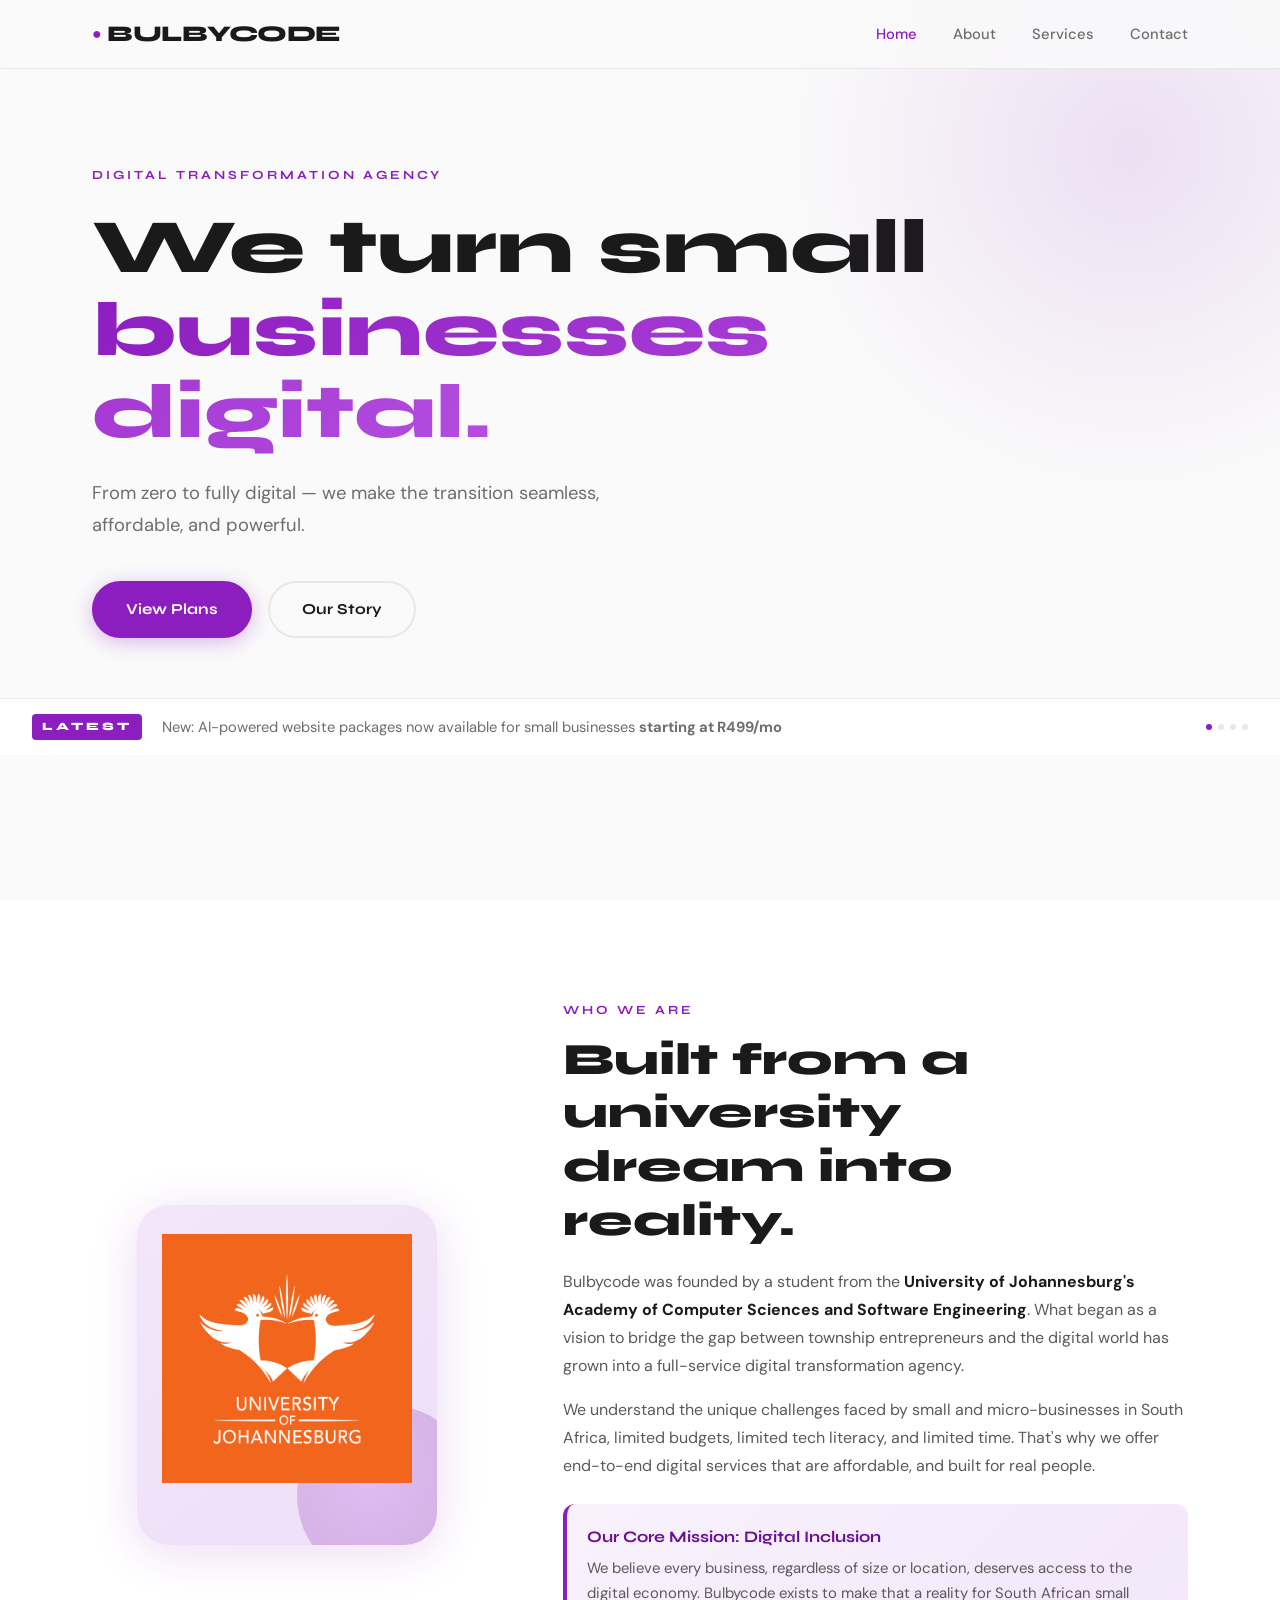
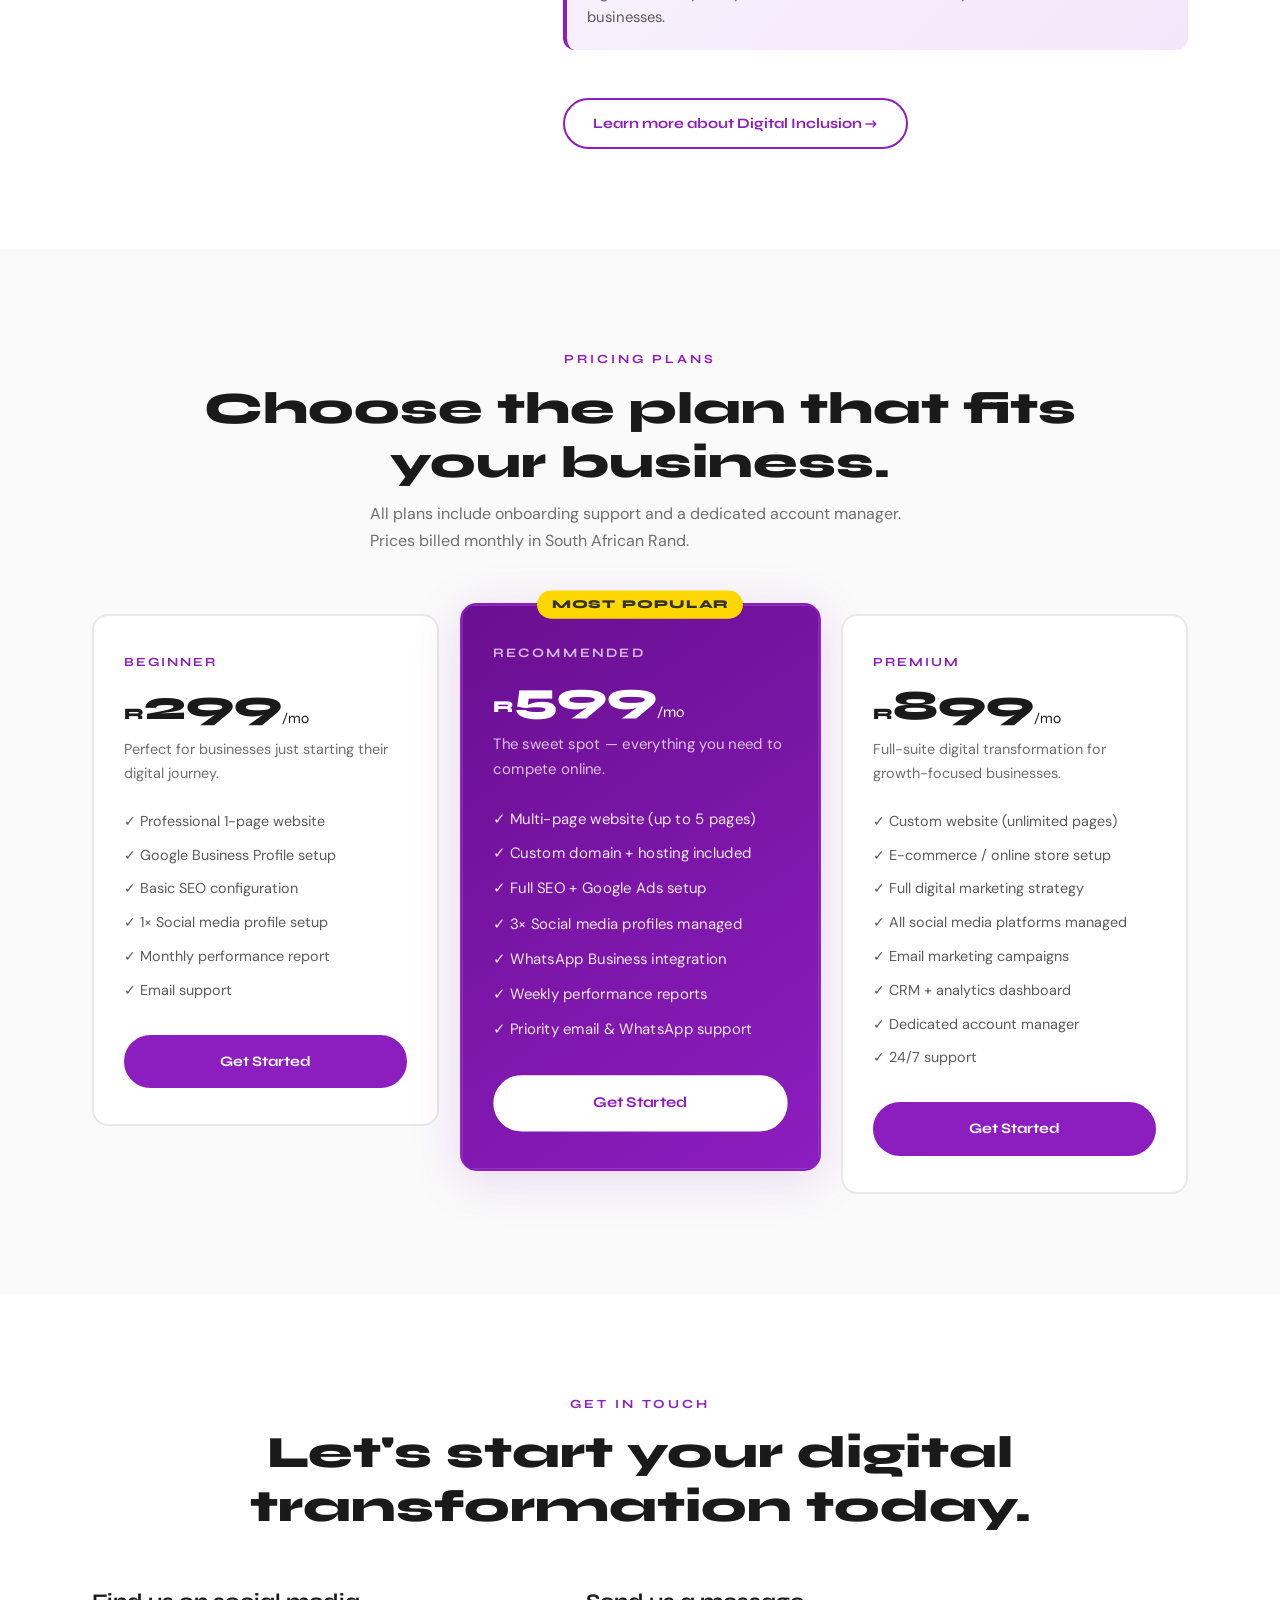
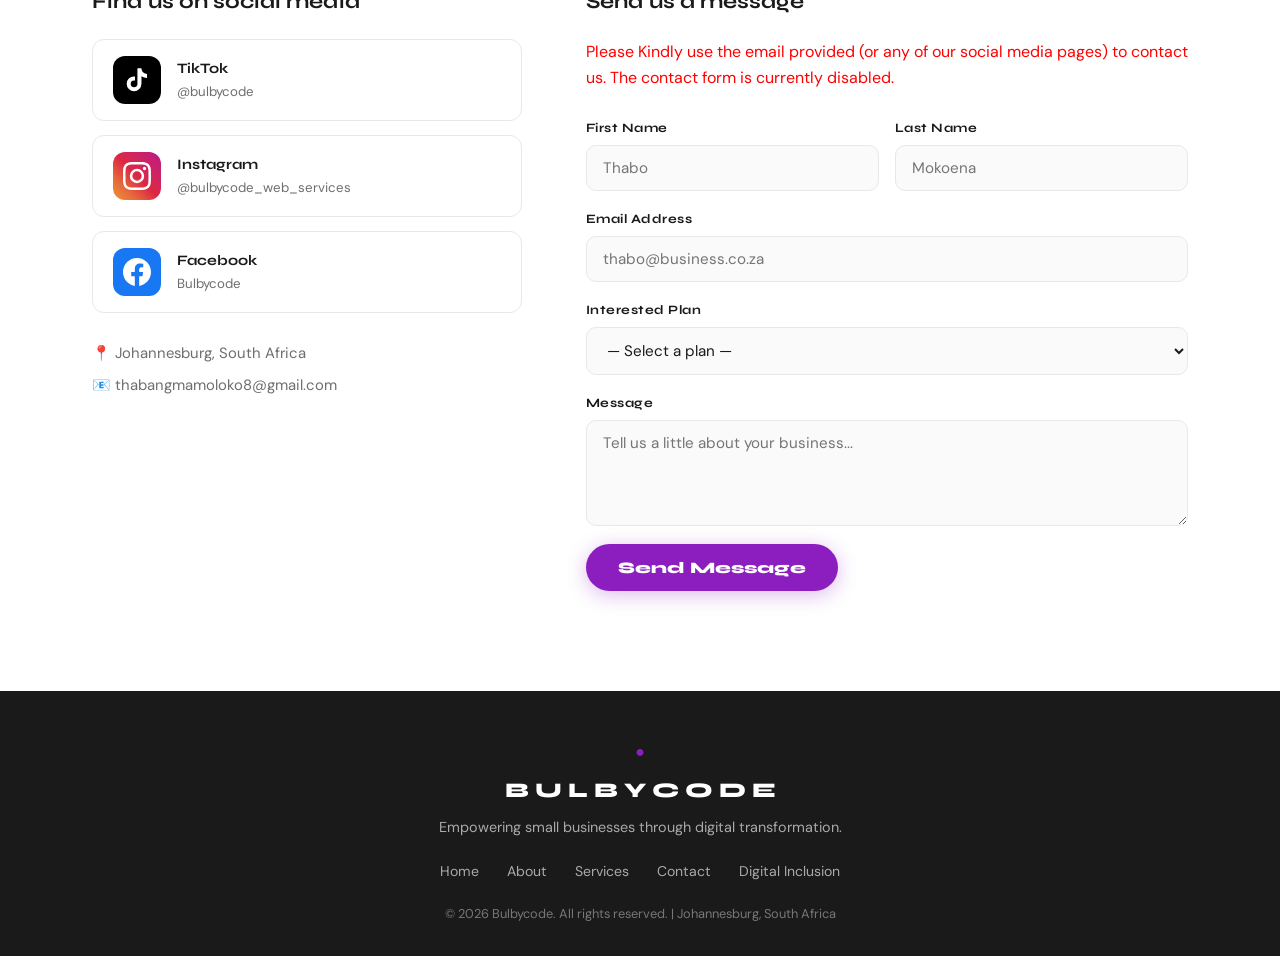
==== commit 95727725: "Update the landing page. Adding necessary comments." ====
--- a/index.html
+++ b/index.html
@@ -219,6 +219,7 @@
 
         <div class="contact-form-wrap">
           <h3>Send us a message</h3>
+          <p style="color: red;">Please Kindly use the email provided (or any of our social media pages) to contact us. The contact form is currently disabled.</p><br>
           <form id="contactForm" class="contact-form">
             <div class="form-row">
               <div class="form-group">
@@ -272,7 +273,7 @@
         <a href="#contact">Contact</a>
         <a href="digital-inclusion.html">Digital Inclusion</a>
       </div>
-      <p class="footer-copy">&copy; 2025 Bulbycode. All rights reserved. | Johannesburg, South Africa</p>
+      <p class="footer-copy">&copy; 2026 Bulbycode. All rights reserved. | Johannesburg, South Africa</p>
     </div>
   </footer>
 
